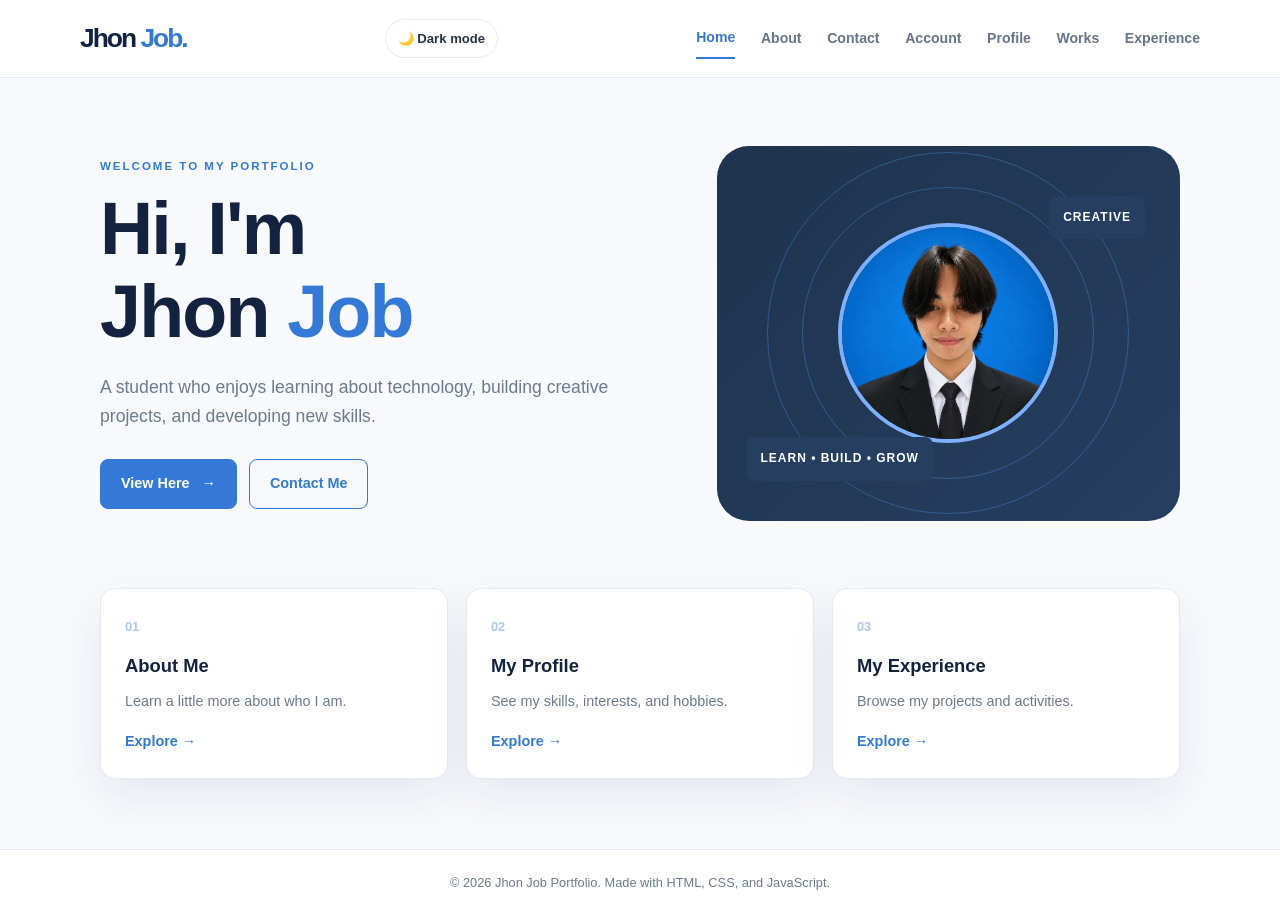
==== index.html @ 54550f55 "Add files via upload" ====
<!DOCTYPE html>
<html lang="en">
<head>
  <meta charset="UTF-8">
  <meta name="viewport" content="width=device-width, initial-scale=1.0">
  <link rel="icon" type="image/png" href="images/logo1.png">
  <title>Home | Jhon Job Portfolio</title>
  <link rel="stylesheet" href="styles.css">
  <script src="script.js" defer></script>
</head>
<body>
  <header class="site-header">
    <a class="logo" href="index.html">Jhon <span>Job.</span></a>
    <button class="menu-toggle" aria-label="Toggle navigation" aria-expanded="false">☰</button>
    <nav class="nav-links">
      <a class="active" href="index.html">Home</a>
      <a href="about.html">About</a>
      <a href="contact.html">Contact</a>
      <a href="account.html">Account</a>
      <a href="profile.html">Profile</a>
      <a href="works.html">Works</a>
      <a href="experience.html">Experience</a>
    </nav>
  </header>
  <main class="hero page-wrap">
    <div class="hero-copy">
      <p class="eyebrow">WELCOME TO MY PORTFOLIO</p>
      <h1>Hi, I'm <br>Jhon<span> Job</span></h1>
      <p class="lead">A student who enjoys learning about technology, building creative projects, and developing new skills.</p>
      <div class="button-row">
        <a class="button" href="about.html">View Here <span aria-hidden="true">→</span></a>
        <a class="button button-outline" href="contact.html">Contact Me</a>
      </div>
    </div>
   
<div class="hero-image">
    <img src="images/Profile.jpg" alt="My Profile Photo" class="profile-photo">
    <span class="creative-tag">CREATIVE</span>
    <span class="learn-tag">LEARN • BUILD • GROW</span>
</div>

  </main>
  <section class="quick-links page-wrap">
    <article class="mini-card"><span class="card-number">01</span><h2>About Me</h2><p>Learn a little more about who I am.</p><a href="about.html">Explore →</a></article>
    <article class="mini-card"><span class="card-number">02</span><h2>My Profile</h2><p>See my skills, interests, and hobbies.</p><a href="profile.html">Explore →</a></article>
    <article class="mini-card"><span class="card-number">03</span><h2>My Experience</h2><p>Browse my projects and activities.</p><a href="experience.html">Explore →</a></article>
  </section>
  <footer class="site-footer"><p>© <span class="year"></span> Jhon Job Portfolio. Made with HTML, CSS, and JavaScript.</p></footer>
</body>
</html>
---- styles.css ----
:root {
  --navy: #13233f;
  --blue: #3579d8;
  --blue-dark: #225db3;
  --pale: #eaf3ff;
  --ink: #26354a;
  --muted: #6d7b8e;
  --line: #e2e9f2;
  --white: #ffffff;
  --shadow: 0 18px 45px rgba(24, 53, 92, .08);
}

.hero-image {
    position: relative;
    width: 100%;
    max-width: 510px;
    height: 375px;
    margin: auto;
    background: linear-gradient(135deg, #1e334d, #263f60);
    border-radius: 32px;
    display: flex;
    justify-content: center;
    align-items: center;
    overflow: hidden;
}

/* Your profile picture */
.profile-photo {
    width: 220px;
    height: 220px;
    object-fit: cover;
    object-position: center;
    border-radius: 50%;
    border: 4px solid #7db0ff;
    z-index: 1;
}

/* Decorative circles */
.hero-image::before,
.hero-image::after {
    content: "";
    position: absolute;
    width: 290px;
    height: 290px;
    border: 1px solid rgba(73, 144, 226, 0.4);
    border-radius: 50%;
}

.hero-image::after {
    width: 360px;
    height: 360px;
}

/* Labels */
.creative-tag,
.learn-tag {
    position: absolute;
    z-index: 2;
    background: #263f60;
    color: #ffffff;
    padding: 12px 14px;
    border-radius: 8px;
    font-size: 12px;
    font-weight: bold;
    letter-spacing: 1px;
}

.creative-tag {
    top: 50px;
    right: 35px;
}

.learn-tag {
    bottom: 40px;
    left: 30px;
}

@media (max-width: 600px) {
    .hero-image {
        height: 300px;
    }

    .profile-photo {
        width: 170px;
        height: 170px;
    }
}

.profile-avatar {
    width: 126px;
    height: 126px;
    border-radius: 50%;
    object-fit: cover;
    object-position: center;
    border: 3px solid #263f60;
    display: block;
    flex-shrink: 0;
}

/* Keep the photo aligned with the profile details */
.profile-card {
    display: flex;
    align-items: center;
    gap: 28px;
}

@media (max-width: 600px) {
    .profile-card {
        flex-direction: column;
        align-items: flex-start;
    }

    .profile-avatar {
        width: 110px;
        height: 110px;
    }
}

.about-image {
    width: 100%;
    max-width: 347px;
    height: 243px;
    background: #263b55;
    border-radius: 16px;
    display: flex;
    justify-content: center;
    align-items: center;
    overflow: hidden;
}

.about-profile-photo {
    width: 100%;
    height: 100%;
    object-fit: cover;
    object-position: center;
    display: block;
}

@media (max-width: 600px) {
    .about-image {
        max-width: 100%;
        height: 240px;
    }
}

.account-avatar {
    width: 102px;
    height: 102px;
    border-radius: 50%;
    object-fit: cover;
    object-position: center;
    border: 3px solid #263f60;
    display: block;
    margin-bottom: 24px;
}

* { box-sizing: border-box; }
html { scroll-behavior: smooth; }
body { margin: 0; background: #f7f9fc; color: var(--ink); font-family: Inter, "Segoe UI", Arial, sans-serif; line-height: 1.65; }
a { color: inherit; text-decoration: none; }
.site-header { min-height: 78px; padding: 0 max(6%, calc((100% - 1120px)/2)); display: flex; align-items: center; justify-content: space-between; gap: 25px; background: rgba(255,255,255,.95); border-bottom: 1px solid var(--line); position: sticky; top: 0; z-index: 10; }
.logo { color: var(--navy); font-size: 1.65rem; font-weight: 900; letter-spacing: -2px; }
.logo span, .about-mark span { color: var(--blue); }
.nav-links { display: flex; align-items: center; gap: clamp(12px, 2vw, 27px); }
.nav-links a { color: #66758a; font-size: .88rem; font-weight: 650; padding: 8px 0; transition: color .2s; }
.nav-links a:hover, .nav-links a.active { color: var(--blue); }
.nav-links a.active { border-bottom: 2px solid var(--blue); }
.menu-toggle { display: none; border: 0; background: transparent; font-size: 1.5rem; color: var(--navy); cursor: pointer; }
.page-wrap { width: min(1080px, 88%); margin: 0 auto; }
.hero { min-height: 510px; display: grid; grid-template-columns: 1.1fr .9fr; align-items: center; gap: 50px; padding-top: 55px; padding-bottom: 55px; }
.eyebrow { color: var(--blue); font-size: .72rem; letter-spacing: 2px; font-weight: 800; margin: 0 0 12px; }
h1, h2, p { margin-top: 0; }
h1 { color: var(--navy); line-height: 1.12; letter-spacing: -1.8px; }
.hero h1 { font-size: clamp(2.7rem, 6vw, 4.6rem); margin-bottom: 20px; }
h1 span, .page-title span { color: var(--blue); }
.lead { color: var(--muted); font-size: 1.1rem; max-width: 540px; }
.button-row { display: flex; flex-wrap: wrap; gap: 12px; margin-top: 28px; }
.button { display: inline-flex; justify-content: center; align-items: center; gap: 12px; padding: 12px 20px; border: 1px solid var(--blue); border-radius: 8px; background: var(--blue); color: white; font: inherit; font-weight: 750; font-size: .9rem; cursor: pointer; transition: transform .2s, background .2s; }
.button:hover { background: var(--blue-dark); transform: translateY(-2px); }
.button-outline { color: var(--blue); background: transparent; }
.button-outline:hover { color: white; }
.hero-art { min-height: 340px; position: relative; display: grid; place-items: center; overflow: hidden; border-radius: 30px; background: linear-gradient(145deg, #eaf3ff, #d4e6ff); }
.initials { display: grid; place-items: center; width: 190px; height: 190px; border-radius: 50%; background: white; color: var(--blue); box-shadow: 0 20px 50px rgba(53,121,216,.2); font-size: 5rem; font-weight: 900; letter-spacing: -7px; z-index: 1; }
.orbit { position: absolute; width: 270px; height: 270px; border: 1px solid rgba(53,121,216,.3); border-radius: 50%; }
.orbit-two { width: 340px; height: 340px; }
.art-tag { position: absolute; background: white; padding: 8px 12px; border-radius: 7px; font-size: .66rem; font-weight: 850; letter-spacing: 1px; color: var(--navy); box-shadow: var(--shadow); }
.tag-top { top: 45px; right: 32px; }.tag-bottom { bottom: 36px; left: 27px; }
.quick-links { display: grid; grid-template-columns: repeat(3,1fr); gap: 18px; padding-bottom: 70px; }
.mini-card, .content-panel, .experience-card { background: white; border: 1px solid var(--line); border-radius: 15px; box-shadow: var(--shadow); }
.mini-card { padding: 24px; }
.card-number { color: #a7c7f4; font-weight: 900; font-size: .8rem; }
.mini-card h2 { color: var(--navy); margin: 12px 0 8px; font-size: 1.15rem; }
.mini-card p { color: var(--muted); font-size: .9rem; }
.mini-card a { color: var(--blue); font-size: .9rem; font-weight: 800; }
.page-content { padding-top: 65px; padding-bottom: 75px; min-height: calc(100vh - 150px); }
.page-title { font-size: clamp(2.4rem, 5vw, 3.4rem); margin-bottom: 15px; }
.page-intro { color: var(--muted); max-width: 650px; margin-bottom: 30px; }
.content-panel { padding: clamp(22px, 4vw, 36px); }
.about-layout { display: grid; grid-template-columns: .65fr 1.35fr; align-items: center; gap: 35px; }
.about-layout h2, .content-panel h2 { color: var(--navy); }
.about-layout p { color: var(--muted); }
.about-mark { display: grid; place-items: center; min-height: 220px; border-radius: 14px; background: var(--pale); color: var(--navy); font-size: 4rem; font-weight: 900; letter-spacing: -6px; }
.quote-panel { margin-top: 22px; padding: 24px; background: var(--navy); color: white; border-radius: 14px; text-align: center; }
.quote-panel p { margin: 0; font-size: 1.1rem; font-weight: 650; }
.contact-grid { display: grid; grid-template-columns: 1fr 1fr; gap: 22px; }
form { display: grid; gap: 9px; }
label { color: var(--navy); font-size: .85rem; font-weight: 750; margin-top: 5px; }
input, textarea { width: 100%; border: 1px solid #dce5ef; border-radius: 8px; padding: 12px 13px; color: var(--ink); font: inherit; background: #fbfcfe; outline: none; }
input:focus, textarea:focus { border-color: var(--blue); box-shadow: 0 0 0 3px rgba(53,121,216,.1); }
textarea { resize: vertical; }
form .button { margin-top: 8px; justify-self: start; }
.form-note { margin: 0; font-size: .85rem; color: var(--blue-dark); }
.social-link { display: flex; align-items: center; gap: 13px; padding: 15px 0; border-bottom: 1px solid var(--line); }
.social-link > span:nth-child(2) { flex: 1; display: grid; }
.social-link strong { color: var(--navy); }
.social-link small { color: var(--muted); }
.social-icon { width: 42px; height: 42px; border-radius: 12px; display: grid; place-items: center; color: white; background: var(--blue); font-size: 1.3rem; font-weight: 900; }
.contact-tip, .privacy-note { margin-top: 22px; padding: 14px; border-radius: 8px; background: #f1f6fd; color: var(--muted); font-size: .83rem; }
.account-card { max-width: 720px; margin: 0 auto; }
.account-avatar, .profile-avatar { display: grid; place-items: center; flex-shrink: 0; border-radius: 50%; background: var(--pale); color: var(--blue); font-weight: 900; }
.account-avatar { width: 92px; height: 92px; font-size: 2.2rem; }
.account-heading { margin: 15px 0 25px; }
.account-heading h2 { margin-bottom: 3px; }
.account-heading p { color: var(--muted); margin-bottom: 10px; }
.status-pill { display: inline-flex; align-items: center; gap: 7px; background: #e9f8ef; color: #257a49; border-radius: 50px; padding: 5px 10px; font-size: .75rem; font-weight: 750; }
.status-pill span { width: 7px; height: 7px; background: #38b36c; border-radius: 50%; }
.detail-list { border-top: 1px solid var(--line); }
.detail-row { display: flex; justify-content: space-between; gap: 20px; padding: 14px 0; border-bottom: 1px solid var(--line); font-size: .9rem; }
.detail-row span { color: var(--muted); }.detail-row strong { color: var(--navy); text-align: right; }
.profile-header { display: flex; align-items: center; gap: 25px; margin-bottom: 22px; }
.profile-avatar { width: 115px; height: 115px; font-size: 2.7rem; border: 6px solid #f5f9ff; }
.profile-header h2 { margin-bottom: 4px; }
.profile-header .lead { margin-bottom: 8px; font-size: .98rem; }
.profile-header p:last-child { margin-bottom: 0; color: var(--muted); }
.three-column { display: grid; grid-template-columns: repeat(3,1fr); gap: 18px; }
.three-column .content-panel { padding: 24px; }
.three-column h2 { font-size: 1.1rem; }
.section-icon { display: grid; place-items: center; width: 42px; height: 42px; background: var(--pale); color: var(--blue); border-radius: 12px; font-size: 1.4rem; margin-bottom: 16px; }
.nice-list { list-style: none; padding: 0; margin: 0; color: var(--muted); font-size: .9rem; }
.nice-list li { padding: 8px 0 8px 22px; position: relative; border-bottom: 1px solid #f0f3f7; }
.nice-list li::before { content: "✓"; position: absolute; left: 0; color: var(--blue); font-weight: 900; }
.edit-reminder { color: var(--muted); font-size: .82rem; margin: 18px 0 0; }
.experience-grid { display: grid; grid-template-columns: repeat(3,1fr); gap: 20px; }
.experience-card { overflow: hidden; }
.experience-art { min-height: 165px; display: grid; place-items: center; position: relative; }
.experience-art > span { position: absolute; top: 15px; left: 17px; font-weight: 900; opacity: .5; }
.art-blue { background: #e4efff; color: #2f70ca; }.art-purple { background: #eee9ff; color: #7657c9; }.art-green { background: #e1f5ec; color: #27865e; }
.window-shape { width: 112px; height: 77px; display: grid; place-items: center; background: rgba(255,255,255,.8); border: 1px solid rgba(30,70,120,.15); border-radius: 9px; box-shadow: 0 10px 25px rgba(30,70,120,.08); font-size: .8rem; font-weight: 800; text-align: center; }
.window-shape b { font-size: 1.8rem; }
.experience-body { padding: 23px; }
.experience-body h2 { color: var(--navy); font-size: 1.15rem; margin-bottom: 10px; }
.experience-body > p:not(.eyebrow) { color: var(--muted); font-size: .88rem; }
.tag-row { display: flex; flex-wrap: wrap; gap: 7px; }
.tag-row span { background: var(--pale); color: var(--blue-dark); border-radius: 5px; padding: 4px 8px; font-size: .72rem; font-weight: 750; }
.site-footer { padding: 22px 6%; border-top: 1px solid var(--line); text-align: center; background: white; color: var(--muted); font-size: .8rem; }
.site-footer p { margin: 0; }
@media (max-width: 850px) {
  .site-header { padding: 0 6%; }
  .menu-toggle { display: block; }
  .nav-links { display: none; position: absolute; top: 77px; left: 0; right: 0; padding: 18px 6% 22px; background: white; border-bottom: 1px solid var(--line); flex-direction: column; align-items: stretch; gap: 5px; }
  .nav-links.open { display: flex; }
  .nav-links a { padding: 9px 0; }
  .nav-links a.active { border-bottom: 0; }
  .hero { grid-template-columns: 1fr; gap: 35px; padding-top: 45px; }
  .hero-art { min-height: 290px; }
  .quick-links, .three-column, .experience-grid { grid-template-columns: 1fr 1fr; }
  .contact-grid { grid-template-columns: 1fr; }
}
@media (max-width: 560px) {
  .page-wrap { width: 90%; }
  .hero { min-height: 0; padding-top: 45px; }
  .hero-art { min-height: 250px; }
  .initials { width: 145px; height: 145px; font-size: 4rem; }
  .orbit { width: 220px; height: 220px; }.orbit-two { width: 285px; height: 285px; }
  .quick-links, .three-column, .experience-grid { grid-template-columns: 1fr; }
  .about-layout { grid-template-columns: 1fr; gap: 22px; }
  .about-mark { min-height: 150px; }
  .profile-header { align-items: flex-start; flex-direction: column; }
  .detail-row { flex-direction: column; gap: 2px; }
  .detail-row strong { text-align: left; }
  .page-content { padding-top: 45px; }
}

/* Works / project gallery page */
.works-toolbar { display:flex; align-items:center; gap:12px; margin:0 0 22px; }
.works-toolbar label { margin:0; }
.works-toolbar select { width:auto; min-width:190px; padding:10px 12px; border:1px solid #dce5ef; border-radius:8px; background:white; color:var(--ink); font:inherit; }
.works-grid { display:grid; grid-template-columns:repeat(3,1fr); gap:20px; }
.work-card { overflow:hidden; background:white; border:1px solid var(--line); border-radius:15px; box-shadow:var(--shadow); transition:transform .2s,box-shadow .2s; }
.work-card:hover { transform:translateY(-4px); box-shadow:0 22px 45px rgba(24,53,92,.12); }
.work-image { min-height:170px; display:grid; place-items:center; position:relative; overflow:hidden; }
.work-image::before,.work-image::after { content:""; position:absolute; border:1px solid rgba(255,255,255,.42); border-radius:50%; width:180px; height:180px; }
.work-image::after { width:240px; height:240px; }
.work-image-blue { background:linear-gradient(135deg,#d8e8ff,#8cb9f4); color:#245db0; }
.work-image-purple { background:linear-gradient(135deg,#e8e0ff,#b9a7f0); color:#6346ae; }
.work-image-green { background:linear-gradient(135deg,#d8f4e7,#8bd5b2); color:#207a53; }
.work-image-orange { background:linear-gradient(135deg,#fff0db,#ffc47f); color:#a85b13; }
.work-image-dark { background:linear-gradient(135deg,#d9e0ea,#8797ad); color:#23344b; }
.work-image-pink { background:linear-gradient(135deg,#ffe2ed,#f2a9c8); color:#a74472; }
.work-symbol { z-index:1; font-size:3.4rem; font-weight:900; letter-spacing:-3px; }
.work-type { position:absolute; bottom:14px; left:16px; z-index:2; padding:5px 8px; border-radius:5px; background:rgba(255,255,255,.8); color:#26354a; font-size:.62rem; letter-spacing:1.2px; font-weight:850; }
.work-info { padding:22px; }
.work-info h2 { color:var(--navy); font-size:1.1rem; margin-bottom:9px; }
.work-info p { color:var(--muted); font-size:.87rem; min-height:86px; }
.work-info .tag-row { margin-bottom:15px; }
.work-link { color:var(--blue); font-size:.85rem; font-weight:800; }
.work-card[hidden] { display:none; }
@media (max-width:850px) { .works-grid { grid-template-columns:repeat(2,1fr); } }
@media (max-width:560px) { .works-grid { grid-template-columns:1fr; } .works-toolbar { align-items:flex-start; flex-direction:column; } .works-toolbar select { width:100%; } .work-info p { min-height:0; } }

/* Image-only works gallery */
.image-gallery { display:grid; grid-template-columns:repeat(3,minmax(0,1fr)); gap:20px; }
.gallery-item { margin:0; overflow:hidden; background:#fff; border:1px solid var(--line); border-radius:15px; box-shadow:var(--shadow); transition:transform .2s,box-shadow .2s; }
.gallery-item:hover { transform:translateY(-4px); box-shadow:0 22px 45px rgba(24,53,92,.12); }
.gallery-item img { display:block; width:100%; aspect-ratio:3/2; object-fit:cover; }
.gallery-item figcaption { padding:14px 17px 17px; color:var(--navy); font-weight:750; }
.gallery-item[hidden] { display:none; }
@media (max-width:850px) { .image-gallery { grid-template-columns:repeat(2,minmax(0,1fr)); } }
@media (max-width:560px) { .image-gallery { grid-template-columns:1fr; } }


/* Dark/light mode toggle */
.theme-toggle { border:1px solid var(--line); border-radius:999px; padding:8px 12px; background:var(--white); color:var(--ink); font:inherit; font-size:.82rem; font-weight:750; cursor:pointer; white-space:nowrap; }
.theme-toggle:hover { border-color:var(--blue); }
body.dark-mode { --navy:#e6efff; --blue:#80b4ff; --blue-dark:#a0c7ff; --pale:#243852; --ink:#e2eaf5; --muted:#a8b6c9; --line:#34445a; --white:#172334; --shadow:0 18px 45px rgba(0,0,0,.18); background:#101925; color:var(--ink); }
body.dark-mode .site-header, body.dark-mode .site-footer, body.dark-mode .nav-links { background:#141f2e; }
body.dark-mode .logo, body.dark-mode .nav-links a, body.dark-mode .menu-toggle { color:var(--ink); }
body.dark-mode .mini-card, body.dark-mode .content-panel, body.dark-mode .experience-card, body.dark-mode .work-card, body.dark-mode .gallery-item { background:#172334; border-color:var(--line); }
body.dark-mode .hero-art { background:linear-gradient(145deg,#1d3048,#243c5c); }
body.dark-mode .initials, body.dark-mode .art-tag, body.dark-mode .window-shape { background:#263a53; color:#e6efff; }
body.dark-mode input, body.dark-mode textarea, body.dark-mode .works-toolbar select { background:#101925; color:var(--ink); border-color:var(--line); }
body.dark-mode .contact-tip, body.dark-mode .privacy-note { background:#1d3048; }
body.dark-mode .profile-avatar { border-color:#263a53; }
body.dark-mode .nice-list li { border-color:#2b3a4e; }
body.dark-mode .quote-panel { background:#263a53; }
@media (max-width:850px) { .theme-toggle { align-self:flex-start; margin-top:8px; } }
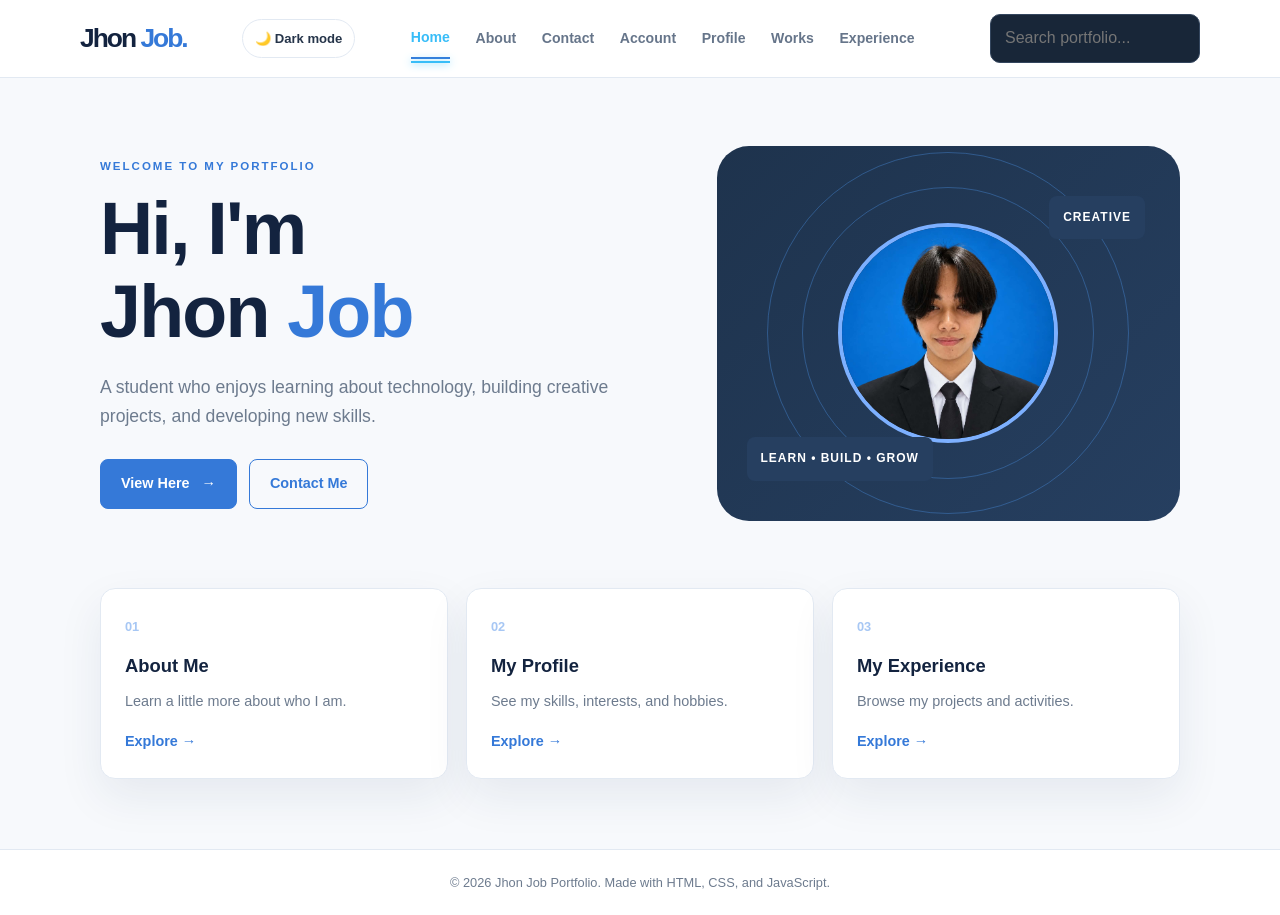
==== commit 0cc91737: "Add files via upload" ====
--- a/index.html
+++ b/index.html
@@ -21,6 +21,15 @@
       <a href="works.html">Works</a>
       <a href="experience.html">Experience</a>
     </nav>
+    <div class="global-search">
+    <input
+        type="search"
+        id="siteSearch"
+        placeholder="Search portfolio..."
+        aria-label="Search portfolio"
+    >
+    <div id="searchResults" class="search-results"></div>
+</div>
   </header>
   <main class="hero page-wrap">
     <div class="hero-copy">
--- a/styles.css
+++ b/styles.css
@@ -334,3 +334,453 @@
 body.dark-mode .nice-list li { border-color:#2b3a4e; }
 body.dark-mode .quote-panel { background:#263a53; }
 @media (max-width:850px) { .theme-toggle { align-self:flex-start; margin-top:8px; } }
+/* Clickable gallery images */
+.gallery-item img {
+    cursor: pointer;
+    transition: transform 0.4s ease, filter 0.4s ease;
+}
+
+.gallery-item:hover img {
+    transform: scale(1.05);
+    filter: brightness(0.85);
+}
+
+/* Lightbox animation */
+.image-lightbox {
+    position: fixed;
+    inset: 0;
+    z-index: 9999;
+    display: flex;
+    justify-content: center;
+    align-items: center;
+    padding: 30px;
+    background: rgba(5, 10, 25, 0.95);
+    opacity: 0;
+    visibility: hidden;
+    transition: opacity 0.4s ease, visibility 0.4s ease;
+}
+
+.image-lightbox.active {
+    opacity: 1;
+    visibility: visible;
+}
+
+.image-lightbox img {
+    max-width: 90%;
+    max-height: 85vh;
+    object-fit: contain;
+    border-radius: 12px;
+    transform: scale(0.75);
+    transition: transform 0.4s ease;
+}
+
+.image-lightbox.active img {
+    transform: scale(1);
+}
+
+.lightbox-close {
+    position: absolute;
+    top: 20px;
+    right: 30px;
+    color: white;
+    background: transparent;
+    border: none;
+    font-size: 45px;
+    cursor: pointer;
+}
+
+.lightbox-close:hover {
+    color: #00aaff;
+    transform: rotate(90deg);
+}
+
+body.lightbox-open {
+    overflow: hidden;
+}
+/* Previous and Next Buttons */
+.lightbox-nav {
+    position: absolute;
+    top: 50%;
+    transform: translateY(-50%);
+    background: rgba(0, 150, 255, 0.2);
+    color: white;
+    border: 1px solid rgba(255, 255, 255, 0.3);
+    width: 50px;
+    height: 50px;
+    border-radius: 50%;
+    font-size: 25px;
+    cursor: pointer;
+    transition: 0.3s ease;
+    z-index: 10001;
+}
+
+.lightbox-nav:hover {
+    background: #009dff;
+    transform: translateY(-50%) scale(1.15);
+}
+
+.lightbox-nav.prev {
+    left: 25px;
+}
+
+.lightbox-nav.next {
+    right: 25px;
+}
+
+/* Image Counter */
+.lightbox-counter {
+    position: absolute;
+    bottom: 15px;
+    color: white;
+    font-size: 14px;
+    opacity: 0.8;
+}
+
+/* Mobile adjustments */
+@media (max-width: 600px) {
+    .lightbox-nav {
+        width: 40px;
+        height: 40px;
+        font-size: 20px;
+    }
+
+    .lightbox-nav.prev {
+        left: 10px;
+    }
+
+    .lightbox-nav.next {
+        right: 10px;
+    }
+
+    .image-lightbox img {
+        max-width: 85%;
+    }
+}
+/* NAVBAR ANIMATION */
+.site-header {
+    animation: slideDown 0.7s ease forwards;
+}
+
+@keyframes slideDown {
+    from {
+        opacity: 0;
+        transform: translateY(-25px);
+    }
+    to {
+        opacity: 1;
+        transform: translateY(0);
+    }
+}
+
+/* NAVIGATION LINKS */
+.nav-links a {
+    position: relative;
+    display: inline-block;
+    transition: color 0.3s ease, transform 0.3s ease;
+}
+
+/* HOVER EFFECT */
+.nav-links a:hover {
+    color: #38bdf8;
+    transform: translateY(-4px);
+}
+
+/* ANIMATED UNDERLINE */
+.nav-links a::after {
+    content: "";
+    position: absolute;
+    left: 50%;
+    bottom: -6px;
+    width: 0;
+    height: 2px;
+    background: #38bdf8;
+    box-shadow: 0 0 8px #38bdf8;
+    transition: width 0.3s ease, left 0.3s ease;
+}
+
+.nav-links a:hover::after,
+.nav-links a.active::after {
+    width: 100%;
+    left: 0;
+}
+
+/* ACTIVE PAGE */
+.nav-links a.active {
+    color: #38bdf8;
+}
+/* PORTFOLIO CARDS ANIMATION */
+
+.feature-card {
+    opacity: 0;
+    transform: translateY(35px);
+    animation: cardEntrance 0.8s ease forwards;
+    transition:
+        transform 0.35s ease,
+        border-color 0.35s ease,
+        box-shadow 0.35s ease,
+        background 0.35s ease;
+}
+
+/* Staggered entrance */
+.feature-card:nth-child(1) {
+    animation-delay: 0.15s;
+}
+
+.feature-card:nth-child(2) {
+    animation-delay: 0.35s;
+}
+
+.feature-card:nth-child(3) {
+    animation-delay: 0.55s;
+}
+
+@keyframes cardEntrance {
+    to {
+        opacity: 1;
+        transform: translateY(0);
+    }
+}
+
+/* HOVER EFFECT */
+.feature-card:hover {
+    transform: translateY(-10px);
+    border-color: #38bdf8;
+    box-shadow: 0 12px 30px rgba(56, 189, 248, 0.18);
+    background: #1b2a3e;
+}
+
+/* CARD TITLE */
+.feature-card h2 {
+    transition: color 0.3s ease;
+}
+
+.feature-card:hover h2 {
+    color: #38bdf8;
+}
+
+/* EXPLORE LINK */
+.feature-card a {
+    display: inline-block;
+    transition: transform 0.3s ease, color 0.3s ease;
+}
+
+.feature-card:hover a {
+    color: #38bdf8;
+    transform: translateX(8px);
+}
+
+/* QUICK LINKS CARD ANIMATION */
+
+.mini-card {
+    opacity: 0;
+    transform: translateY(35px);
+    animation: cardEntrance 0.8s ease forwards;
+
+    transition:
+        transform 0.35s ease,
+        border-color 0.35s ease,
+        box-shadow 0.35s ease,
+        background 0.35s ease;
+}
+
+/* Staggered entrance animation */
+.mini-card:nth-child(1) {
+    animation-delay: 0.15s;
+}
+
+.mini-card:nth-child(2) {
+    animation-delay: 0.35s;
+}
+
+.mini-card:nth-child(3) {
+    animation-delay: 0.55s;
+}
+
+/* Entrance keyframes */
+@keyframes cardEntrance {
+    from {
+        opacity: 0;
+        transform: translateY(35px);
+    }
+
+    to {
+        opacity: 1;
+        transform: translateY(0);
+    }
+}
+
+/* Hover animation */
+.mini-card:hover {
+    transform: translateY(-10px);
+    border-color: #38bdf8;
+    box-shadow: 0 12px 30px rgba(56, 189, 248, 0.18);
+    background: #1b2a3e;
+}
+
+/* Card title animation */
+.mini-card h2 {
+    transition: color 0.3s ease;
+}
+
+.mini-card:hover h2 {
+    color: #38bdf8;
+}
+
+/* Explore link animation */
+.mini-card a {
+    display: inline-block;
+    transition: transform 0.3s ease, color 0.3s ease;
+}
+
+.mini-card:hover a {
+    color: #38bdf8;
+    transform: translateX(8px);
+}
+
+/* Respect reduced-motion preferences */
+@media (prefers-reduced-motion: reduce) {
+    .mini-card {
+        opacity: 1;
+        transform: none;
+        animation: none;
+        transition: none;
+    }
+}
+.global-search {
+    position: relative;
+    width: 210px;
+    margin-left: 20px;
+}
+
+.global-search input {
+    width: 100%;
+    padding: 10px 14px;
+    border: 1px solid #34465e;
+    border-radius: 10px;
+    background: #182638;
+    color: white;
+    outline: none;
+    transition: 0.3s ease;
+}
+
+.global-search input:focus {
+    border-color: #38bdf8;
+    box-shadow: 0 0 10px rgba(56, 189, 248, 0.2);
+}
+
+.search-results {
+    display: none;
+    position: absolute;
+    top: 115%;
+    right: 0;
+    width: 280px;
+    max-height: 300px;
+    overflow-y: auto;
+    background: #182638;
+    border: 1px solid #34465e;
+    border-radius: 12px;
+    z-index: 1000;
+    box-shadow: 0 10px 25px rgba(0,0,0,0.3);
+}
+
+.search-results a,
+.search-results p {
+    display: block;
+    padding: 12px 15px;
+    color: white;
+    text-decoration: none;
+}
+
+.search-results a:hover {
+    background: #263e5c;
+    color: #38bdf8;
+}
+
+@media (max-width: 800px) {
+    .global-search {
+        width: 100%;
+        margin: 15px 0;
+    }
+
+    .search-results {
+        width: 100%;
+    }
+}
+/* LIGHTBOX DESCRIPTION */
+
+.lightbox-content {
+    width: min(850px, 85%);
+    max-height: 90vh;
+    display: flex;
+    flex-direction: column;
+    align-items: center;
+    overflow-y: auto;
+    padding: 15px;
+}
+
+.lightbox-content img {
+    max-width: 100%;
+    max-height: 60vh;
+    object-fit: contain;
+    border-radius: 12px;
+    animation: imageZoom 0.4s ease;
+}
+
+.lightbox-info {
+    width: 100%;
+    margin-top: 18px;
+    padding: 22px;
+    background: #182638;
+    border: 1px solid #34465e;
+    border-radius: 14px;
+    text-align: center;
+    animation: descriptionFade 0.4s ease;
+}
+
+.lightbox-info h2 {
+    color: #38bdf8;
+    margin-bottom: 12px;
+    font-size: 24px;
+}
+
+.lightbox-info p {
+    color: #d1d5db;
+    line-height: 1.7;
+    font-size: 15px;
+}
+
+@keyframes imageZoom {
+    from {
+        opacity: 0;
+        transform: scale(0.92);
+    }
+    to {
+        opacity: 1;
+        transform: scale(1);
+    }
+}
+
+@keyframes descriptionFade {
+    from {
+        opacity: 0;
+        transform: translateY(15px);
+    }
+    to {
+        opacity: 1;
+        transform: translateY(0);
+    }
+}
+
+@media (max-width: 600px) {
+    .lightbox-content {
+        width: 90%;
+    }
+
+    .lightbox-info {
+        padding: 15px;
+    }
+
+    .lightbox-info h2 {
+        font-size: 20px;
+    }
+}
